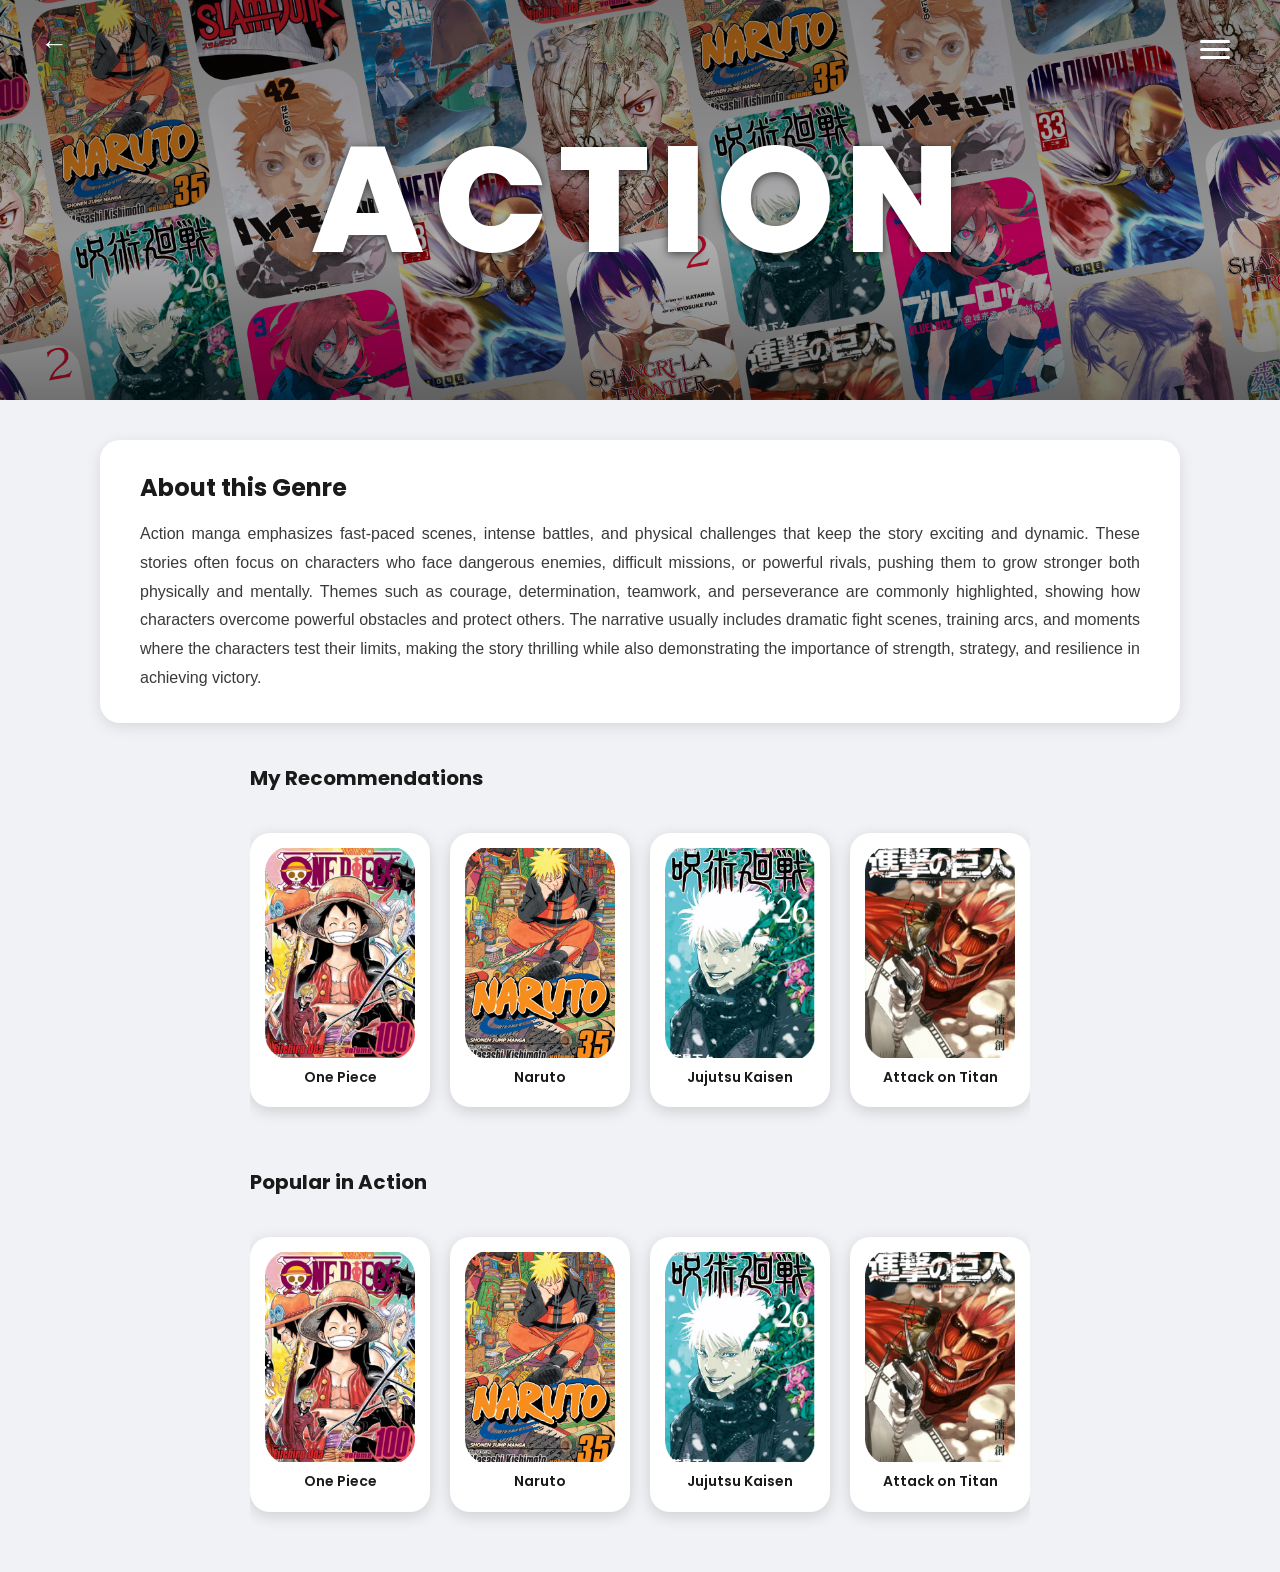
==== action.html @ 6d5a60b9 "first commit" ====
<!DOCTYPE html>
<html lang="en">

<head>
    <meta charset="UTF-8">
    <meta name="viewport" content="width=device-width, initial-scale=1.0">
    <title>Action - My Library</title>
    <link href="https://fonts.googleapis.com/css2?family=Poppins:wght@400;600;700;800&display=swap" rel="stylesheet">
    <link rel="stylesheet" href="style2.css">
</head>

<body>

    <!-- HERO BANNER -->
    <div class="genre-hero">
        <img src="mangacover/manga.png" alt="ACTION Banner">

        <!-- Back arrow - Anchor tag version -->
        <a href="index.html" class="hero-back">&#8592;</a>

        <!-- Hamburger -->
        <button class="hero-menu">
            <span></span>
            <span></span>
            <span></span>
        </button>

        <!-- Title -->
        <div class="hero-title">ACTION</div>
    </div>

    <!-- PAGE BODY -->
    <div class="page-body">

        <!-- About This Genre -->
        <div class="about-box">
            <h2>About this Genre</h2>
            <p>Action manga emphasizes fast-paced scenes, intense battles, and physical challenges that keep the story
                exciting and dynamic. These stories often focus on characters who face dangerous enemies, difficult
                missions, or powerful rivals, pushing them to grow stronger both physically and mentally. Themes such as
                courage, determination, teamwork, and perseverance are commonly highlighted, showing how characters
                overcome powerful obstacles and protect others. The narrative usually includes dramatic fight scenes,
                training arcs, and moments where the characters test their limits, making the story thrilling while also
                demonstrating the importance of strength, strategy, and resilience in achieving victory.</p>
        </div>

        <!-- My Recommendations -->
        <div class="manga-shelf">
            <div class="section-label">My Recommendations</div>
            <div class="manga-scroll-wrapper" id="rec-scroll">
                <div class="manga-row">
                    <div class="manga-card">
                        <img src="mangacover/one piece.png" alt="One Piece">
                        <span class="manga-title">One Piece</span>
                    </div>
                    <div class="manga-card">
                        <img src="mangacover/naruto.png" alt="Naruto">
                        <span class="manga-title">Naruto</span>
                    </div>
                    <div class="manga-card">
                        <img src="mangacover/jjk.png" alt="Jujutsu Kaisen">
                        <span class="manga-title">Jujutsu Kaisen</span>
                    </div>
                    <div class="manga-card">
                        <img src="mangacover/aot.png" alt="Attack on Titan">
                        <span class="manga-title">Attack on Titan</span>
                    </div>
                </div>
            </div>
        </div>

        <!-- Popular in Action -->
        <div class="manga-shelf">
            <div class="section-label">Popular in Action</div>
            <div class="manga-scroll-wrapper" id="pop-scroll">
                <div class="manga-row">
                    <div class="manga-card">
                        <img src="mangacover/one piece.png" alt="One Piece">
                        <span class="manga-title">One Piece</span>
                    </div>
                    <div class="manga-card">
                        <img src="mangacover/naruto.png" alt="Naruto">
                        <span class="manga-title">Naruto</span>
                    </div>
                    <div class="manga-card">
                        <img src="mangacover/jjk.png" alt="Jujutsu Kaisen">
                        <span class="manga-title">Jujutsu Kaisen</span>
                    </div>
                    <div class="manga-card">
                        <img src="mangacover/aot.png" alt="Attack on Titan">
                        <span class="manga-title">Attack on Titan</span>
                    </div>
                </div>
            </div>
        </div>

    </div><!-- end page-body -->
</body>

</html>
---- style2.css ----
/* Reset and Base Styles */
* {
    margin: 0;
    padding: 0;
    box-sizing: border-box;
    font-family: Arial, Helvetica, sans-serif;
}

body {
    margin: 0;
    padding: 0;
    background: #f0f2f5;
    display: flex;
    flex-direction: column;
    min-height: 100vh;
}

/* ── HERO BANNER ── */
.genre-hero {
    position: relative;
    width: 100%;
    height: 400px;
    overflow: hidden;
    margin: 0;
}

.genre-hero img {
    width: 100%;
    height: 100%;
    object-fit: cover;
    object-position: top center;
    display: block;
}

/* dark overlay on hero */
.genre-hero::after {
    content: "";
    position: absolute;
    inset: 0;
    background: linear-gradient(to bottom,
            rgba(0, 0, 0, 0.30) 0%,
            rgba(0, 0, 0, 0.15) 60%,
            rgba(0, 0, 0, 0.45) 100%);
}

/* back arrow - Anchor tag styling */
.hero-back {
    position: absolute;
    top: 30px;
    left: 40px;
    z-index: 3;
    background: none;
    border: none;
    cursor: pointer;
    color: white;
    font-size: 28px;
    font-weight: bold;
    line-height: 1;
    text-decoration: none;
    transition: transform 0.3s ease;
}

.hero-back:hover {
    transform: scale(1.1);
}

/* hamburger */
.hero-menu {
    position: absolute;
    top: 30px;
    right: 40px;
    z-index: 3;
    background: transparent;
    border: none;
    cursor: pointer;
    display: flex;
    flex-direction: column;
    justify-content: center;
    align-items: center;
    gap: 5px;
    padding: 10px;
    transition: transform 0.3s ease;
}

.hero-menu:hover {
    transform: scale(1.1);
}

.hero-menu span {
    width: 30px;
    height: 3px;
    background: white;
    border-radius: 30px;
    display: block;
}

/* ROMANCE title over hero */
.hero-title {
    position: absolute;
    top: 50%;
    left: 50%;
    transform: translate(-50%, -50%);
    text-align: center;
    z-index: 3;
    color: white;
    font-family: 'Poppins', sans-serif;
    font-size: 150px;
    font-weight: 800;
    letter-spacing: 10px;
    text-transform: uppercase;
    text-shadow: 0 2px 8px rgba(0, 0, 0, 0.6);
}

/* ── PAGE BODY ── */
.page-body {
    width: 100%;
    max-width: 1200px;
    margin: 0 auto;
    padding: 40px 60px;
    display: flex;
    flex-direction: column;
    gap: 40px;
    align-items: center;
}

/* ── ABOUT BOX ── */
.about-box {
    background: white;
    border-radius: 20px;
    padding: 30px 40px;
    box-shadow: 0 4px 15px rgba(0, 0, 0, 0.1);
    width: 100%;
}

.about-box h2 {
    font-family: 'Poppins', sans-serif;
    font-size: 24px;
    font-weight: 700;
    margin-bottom: 15px;
    color: #1a1a1a;
}

.about-box p {
    font-size: 16px;
    color: #3a3a3a;
    line-height: 1.8;
    text-align: justify;
}

/* ── SECTION HEADER ── */
.section-label {
    font-family: 'Poppins', sans-serif;
    font-size: 20px;
    font-weight: 700;
    color: #1a1a1a;
    margin-bottom: 20px;
}

/* ── MANGA SHELF ── */
.manga-shelf {
    position: relative;
}

.manga-scroll-wrapper {
    overflow-x: auto;
    scrollbar-width: none;
    padding: 10px 0;
}

.manga-scroll-wrapper::-webkit-scrollbar {
    display: none;
}

.manga-row {
    display: flex;
    gap: 20px;
    padding: 10px 0;
}

/* card box (white pill behind each manga cover) */
.manga-card {
    flex: 0 0 auto;
    width: 180px;
    background: white;
    border-radius: 20px;
    padding: 15px 15px 20px;
    display: flex;
    flex-direction: column;
    align-items: center;
    gap: 10px;
    box-shadow: 0 4px 15px rgba(0, 0, 0, 0.15);
    transition: transform 0.3s ease, box-shadow 0.3s ease;
    cursor: pointer;
}

.manga-card:hover {
    transform: translateY(-10px);
    box-shadow: 0 10px 30px rgba(0, 0, 0, 0.25);
}

.manga-card img {
    width: 150px;
    height: 210px;
    object-fit: cover;
    border-radius: 12px;
}

.manga-card .manga-title {
    font-size: 14px;
    font-family: 'Poppins', sans-serif;
    font-weight: 600;
    color: #1a1a1a;
    text-align: center;
    line-height: 1.4;
    width: 100%;
}
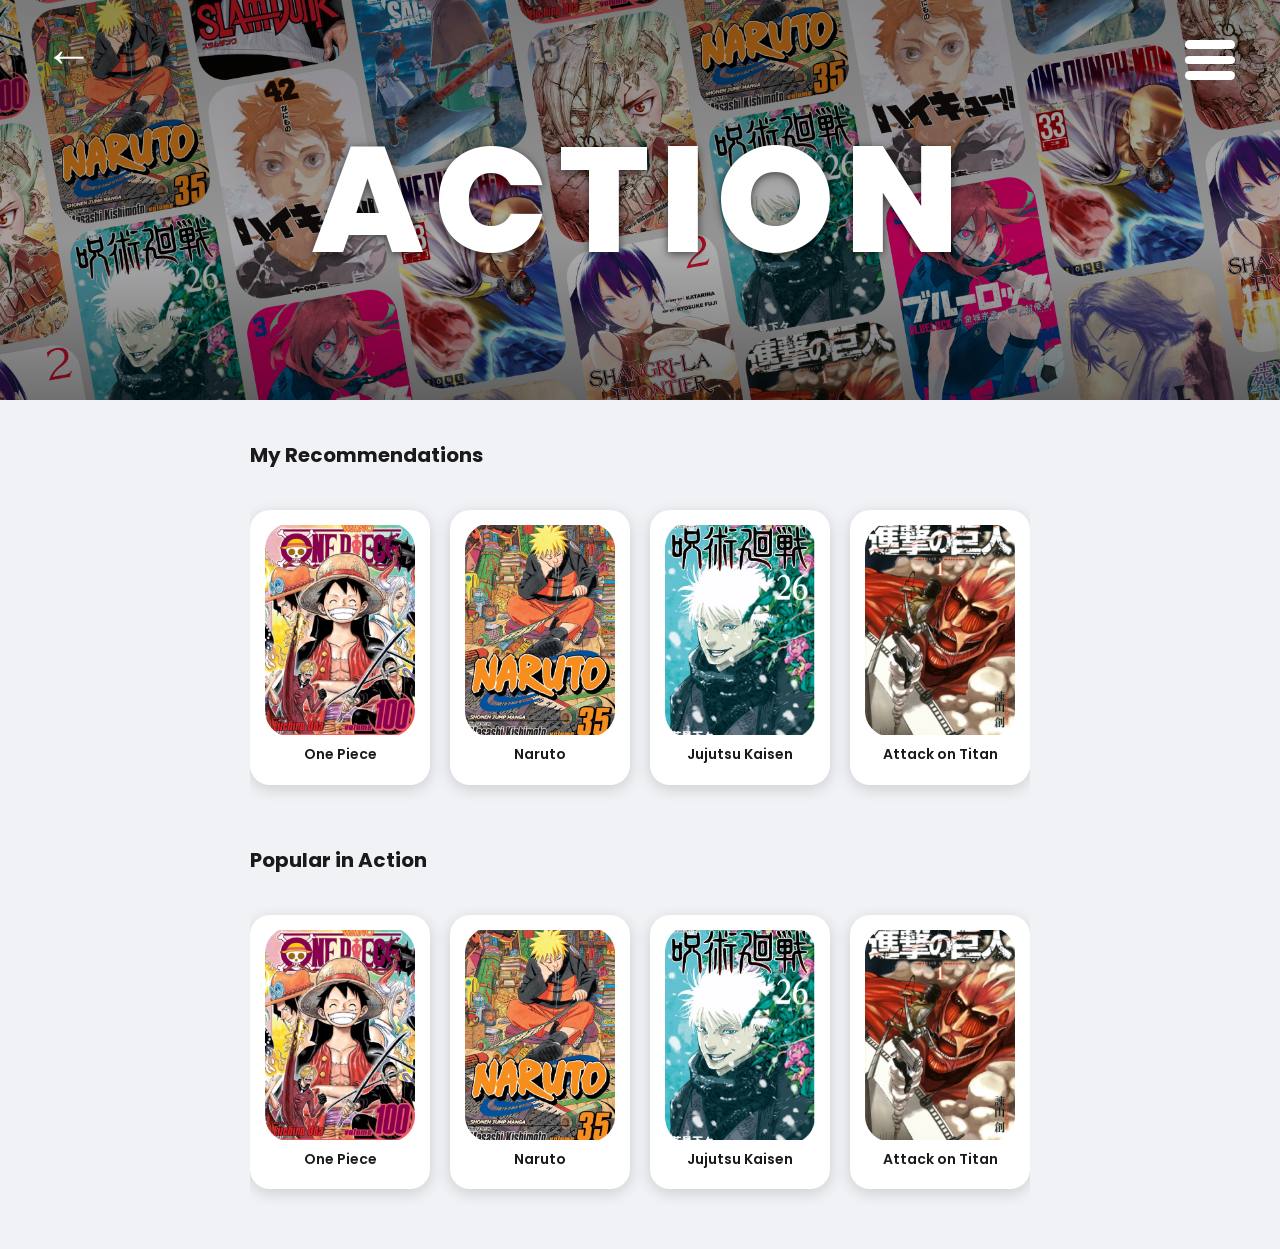
==== commit 45591cce: "gamay na lang" ====
--- a/action.html
+++ b/action.html
@@ -6,24 +6,55 @@
     <meta name="viewport" content="width=device-width, initial-scale=1.0">
     <title>Action - My Library</title>
     <link href="https://fonts.googleapis.com/css2?family=Poppins:wght@400;600;700;800&display=swap" rel="stylesheet">
+    <link rel="stylesheet" href="style.css">
     <link rel="stylesheet" href="style2.css">
 </head>
 
 <body>
+    <!-- 1. Checkbox -->
+    <input type="checkbox" id="menu-toggle">
+
+    <!-- 2. Overlay -->
+    <label for="menu-toggle" class="menu-overlay"></label>
+
+    <!-- 3. Menu Panel -->
+    <div class="menu-panel">
+        <div class="menu-panel-header">
+            <h2>Menu</h2>
+            <label for="menu-toggle" class="menu-close">
+                <span></span>
+                <span></span>
+                <span></span>
+            </label>
+        </div>
+        <a href="index.html" class="menu-item">Home <span class="menu-chevron">›</span></a>
+        <a href="favorites.html" class="menu-item">Favorites <span class="menu-chevron">›</span></a>
+        <a href="mangaStats.html" class="menu-item">Manga Stats <span class="menu-chevron">›</span></a>
+        <a href="#" class="menu-item">About <span class="menu-chevron">›</span></a>
+
+        <div class="menu-divider"></div>
+        <div class="menu-section-label">Genre</div>
+
+        <a href="romance.html" class="menu-item">Romance <span class="menu-chevron">›</span></a>
+        <a href="action.html" class="menu-item">Action <span class="menu-chevron">›</span></a>
+        <a href="sports.html" class="menu-item">Sports <span class="menu-chevron">›</span></a>
+        <a href="seinen.html" class="menu-item">Seinen <span class="menu-chevron">›</span></a>
+        <a href="adventure.html" class="menu-item">Adventure <span class="menu-chevron">›</span></a>
+    </div>
 
     <!-- HERO BANNER -->
     <div class="genre-hero">
         <img src="mangacover/manga.png" alt="ACTION Banner">
 
-        <!-- Back arrow - Anchor tag version -->
+        <!-- Back arrow -->
         <a href="index.html" class="hero-back">&#8592;</a>
 
-        <!-- Hamburger -->
-        <button class="hero-menu">
+        <!-- Hamburger — label triggers checkbox -->
+        <label for="menu-toggle" class="hero-menu">
             <span></span>
             <span></span>
             <span></span>
-        </button>
+        </label>
 
         <!-- Title -->
         <div class="hero-title">ACTION</div>
@@ -32,34 +63,28 @@
     <!-- PAGE BODY -->
     <div class="page-body">
 
-        <!-- About This Genre -->
-        <div class="about-box">
-            <h2>About this Genre</h2>
-            <p>Action manga emphasizes fast-paced scenes, intense battles, and physical challenges that keep the story
-                exciting and dynamic. These stories often focus on characters who face dangerous enemies, difficult
-                missions, or powerful rivals, pushing them to grow stronger both physically and mentally. Themes such as
-                courage, determination, teamwork, and perseverance are commonly highlighted, showing how characters
-                overcome powerful obstacles and protect others. The narrative usually includes dramatic fight scenes,
-                training arcs, and moments where the characters test their limits, making the story thrilling while also
-                demonstrating the importance of strength, strategy, and resilience in achieving victory.</p>
-        </div>
-
         <!-- My Recommendations -->
         <div class="manga-shelf">
             <div class="section-label">My Recommendations</div>
             <div class="manga-scroll-wrapper" id="rec-scroll">
                 <div class="manga-row">
                     <div class="manga-card">
-                        <img src="mangacover/one piece.png" alt="One Piece">
-                        <span class="manga-title">One Piece</span>
+                        <a href="onepiece.html">
+                            <img src="mangacover/one piece.png" alt="One Piece">
+                            <span class="manga-title">One Piece</span>
+                        </a>
                     </div>
                     <div class="manga-card">
-                        <img src="mangacover/naruto.png" alt="Naruto">
-                        <span class="manga-title">Naruto</span>
+                        <a href="naruto.html">
+                            <img src="mangacover/naruto.png" alt="Naruto">
+                            <span class="manga-title">Naruto</span>
+                        </a>
                     </div>
                     <div class="manga-card">
-                        <img src="mangacover/jjk.png" alt="Jujutsu Kaisen">
-                        <span class="manga-title">Jujutsu Kaisen</span>
+                        <a href="jjk.html">
+                            <img src="mangacover/jjk.png" alt="Jujutsu Kaisen">
+                            <span class="manga-title">Jujutsu Kaisen</span>
+                        </a>
                     </div>
                     <div class="manga-card">
                         <img src="mangacover/aot.png" alt="Attack on Titan">
@@ -75,16 +100,22 @@
             <div class="manga-scroll-wrapper" id="pop-scroll">
                 <div class="manga-row">
                     <div class="manga-card">
-                        <img src="mangacover/one piece.png" alt="One Piece">
-                        <span class="manga-title">One Piece</span>
+                        <a href="onepiece.html">
+                            <img src="mangacover/one piece.png" alt="One Piece">
+                            <span class="manga-title">One Piece</span>
+                        </a>
                     </div>
                     <div class="manga-card">
-                        <img src="mangacover/naruto.png" alt="Naruto">
-                        <span class="manga-title">Naruto</span>
+                        <a href="naruto.html">
+                            <img src="mangacover/naruto.png" alt="Naruto">
+                            <span class="manga-title">Naruto</span>
+                        </a>
                     </div>
                     <div class="manga-card">
-                        <img src="mangacover/jjk.png" alt="Jujutsu Kaisen">
-                        <span class="manga-title">Jujutsu Kaisen</span>
+                        <a href="jjk.html">
+                            <img src="mangacover/jjk.png" alt="Jujutsu Kaisen">
+                            <span class="manga-title">Jujutsu Kaisen</span>
+                        </a>
                     </div>
                     <div class="manga-card">
                         <img src="mangacover/aot.png" alt="Attack on Titan">
--- a/style.css
+++ b/style.css
@@ -0,0 +1,417 @@
+/* ============================================================
+   RESET & BASE
+   Normalizes browser defaults and sets the global font/layout
+============================================================ */
+@import url('https://fonts.googleapis.com/css2?family=Poppins:wght@400;600;700&display=swap');
+
+* {
+    margin: 0;
+    padding: 0;
+    box-sizing: border-box;
+    font-family: 'Poppins', Arial, Helvetica, sans-serif;
+}
+
+body {
+    margin: 0;
+    padding: 0;
+    background: #f0f2f5;
+    display: flex;
+    flex-direction: column;
+    min-height: 100vh;
+    align-items: center;
+}
+
+
+/* ============================================================
+   HAMBURGER MENU SYSTEM — CHECKBOX TOGGLE
+   Must appear before overlay/panel in CSS since HTML places
+   #menu-toggle before .menu-overlay and .menu-panel
+============================================================ */
+
+/* Hidden checkbox — the actual toggle state holder */
+#menu-toggle {
+    display: none;
+}
+
+
+/* ============================================================
+   MENU OVERLAY
+   Dimmed backdrop behind the slide-in panel; click to close
+============================================================ */
+.menu-overlay {
+    position: fixed;
+    inset: 0;
+    background: rgba(0, 0, 0, 0.45);
+    z-index: 100;
+    opacity: 0;
+    pointer-events: none;
+    transition: opacity 0.35s ease;
+    cursor: pointer;
+}
+
+/* Show overlay when checkbox is checked */
+#menu-toggle:checked~.menu-overlay {
+    opacity: 1;
+    pointer-events: all;
+}
+
+
+/* ============================================================
+   MENU PANEL
+   Slide-in drawer from the right side of the screen
+============================================================ */
+.menu-panel {
+    position: fixed;
+    top: 0;
+    right: 0;
+    width: 260px;
+    height: 100%;
+    background: #ececec;
+    z-index: 101;
+    transform: translateX(100%);
+    /* hidden off-screen to the right */
+    transition: transform 0.35s cubic-bezier(0.4, 0, 0.2, 1);
+    display: flex;
+    flex-direction: column;
+    overflow-y: auto;
+}
+
+/* Slide panel in when checkbox is checked */
+#menu-toggle:checked~.menu-panel {
+    transform: translateX(0);
+}
+
+/* ── Panel Header ───────────────────────────────────────── */
+.menu-panel-header {
+    display: flex;
+    align-items: center;
+    justify-content: space-between;
+    padding: 24px 24px 20px;
+}
+
+.menu-panel-header h2 {
+    font-family: 'Poppins', sans-serif;
+    font-size: 22px;
+    font-weight: 700;
+    color: #1a1a1a;
+}
+
+/* ── Close Button (X icon) ──────────────────────────────── */
+.menu-close {
+    cursor: pointer;
+    display: flex;
+    flex-direction: column;
+    gap: 5px;
+    padding: 6px;
+}
+
+/* Three lines that animate into an X when menu is open */
+.menu-close span {
+    width: 26px;
+    height: 3px;
+    background: #1a1a1a;
+    border-radius: 30px;
+    display: block;
+    transition: transform 0.3s ease, opacity 0.3s ease;
+    transform-origin: center;
+}
+
+/* Top line rotates to form the first diagonal of X */
+#menu-toggle:checked~.menu-panel .menu-close span:nth-child(1) {
+    transform: translateY(8px) rotate(45deg);
+}
+
+/* Middle line fades out */
+#menu-toggle:checked~.menu-panel .menu-close span:nth-child(2) {
+    opacity: 0;
+}
+
+/* Bottom line rotates to form the second diagonal of X */
+#menu-toggle:checked~.menu-panel .menu-close span:nth-child(3) {
+    transform: translateY(-8px) rotate(-45deg);
+}
+
+/* ── Menu Items ─────────────────────────────────────────── */
+
+/* Individual nav link row */
+.menu-item {
+    display: flex;
+    align-items: center;
+    justify-content: space-between;
+    padding: 14px 24px;
+    font-family: 'Poppins', sans-serif;
+    font-size: 16px;
+    font-weight: 600;
+    color: #1a1a1a;
+    text-decoration: none;
+    transition: background 0.2s ease;
+    border-radius: 10px;
+    margin: 0 8px;
+}
+
+.menu-item:hover {
+    background: rgba(0, 0, 0, 0.06);
+}
+
+/* Right-side › arrow on each menu item */
+.menu-chevron {
+    font-size: 20px;
+    color: #555;
+}
+
+/* ── Menu Divider & Section Label ───────────────────────── */
+
+/* Thin horizontal rule between nav groups */
+.menu-divider {
+    height: 1px;
+    background: rgba(0, 0, 0, 0.1);
+    margin: 8px 24px;
+}
+
+/* Section label (e.g. "Genre") */
+.menu-section-label {
+    font-family: 'Poppins', sans-serif;
+    font-size: 13px;
+    font-weight: 700;
+    color: #888;
+    text-transform: uppercase;
+    letter-spacing: 1px;
+    padding: 18px 24px 8px;
+}
+
+
+/* ============================================================
+   HEADER
+   Full-width dark gradient bar with title, hamburger, search
+============================================================ */
+.app-header {
+    width: 100%;
+    background: linear-gradient(to right, #2c2c2c, #4a4a4a);
+    padding: 30px 50px;
+    display: flex;
+    flex-direction: column;
+    gap: 25px;
+    box-shadow: 0 4px 15px rgba(0, 0, 0, 0.2);
+    margin: 0;
+}
+
+.header-top {
+    display: flex;
+    justify-content: space-between;
+    align-items: center;
+    gap: 20px;
+    padding: 0 40px;
+}
+
+/* App title */
+.app-header h1 {
+    color: white;
+    font-family: 'Poppins', sans-serif;
+    font-size: 40px;
+    font-weight: 600;
+    text-transform: uppercase;
+    letter-spacing: 2px;
+    text-shadow: 2px 2px 4px rgba(0, 0, 0, 0.5);
+}
+
+/* ── Hamburger Button ───────────────────────────────────── */
+.menu {
+    width: 60px;
+    height: 60px;
+    padding: 10px;
+    background: transparent;
+    border: none;
+    color: white;
+    display: flex;
+    flex-direction: column;
+    justify-content: center;
+    align-items: center;
+    gap: 7px;
+    cursor: pointer;
+    font-size: 30px;
+    transition: transform 0.3s ease;
+}
+
+.menu:hover {
+    transform: scale(1.1);
+    color: #ffcc00;
+}
+
+/* Hamburger lines */
+.menu span {
+    width: 50px;
+    height: 10px;
+    background: white;
+    border-radius: 30px;
+    transition: background 0.3s ease;
+}
+
+.menu:hover span {
+    background: #ffcc00;
+}
+
+/* ── Search Box ─────────────────────────────────────────── */
+.search-box {
+    width: 100%;
+    max-width: 2000px;
+    margin: 0 auto;
+}
+
+.search-box input {
+    width: 100%;
+    padding: 18px 30px;
+    border-radius: 30px;
+    border: none;
+    outline: none;
+    background: #dcdcdc;
+    font-size: 18px;
+}
+
+
+/* ============================================================
+   GENRE CARDS CONTAINER
+   Wraps all genre cards in a centered column layout
+============================================================ */
+.genres {
+    width: 100%;
+    max-width: 1200px;
+    display: flex;
+    flex-direction: column;
+    gap: 40px;
+    padding: 40px 20px;
+}
+
+
+/* ============================================================
+   GENRE CARD
+   Individual clickable banner card with image and label
+============================================================ */
+.genre-card {
+    position: relative;
+    height: 350px;
+    width: 100%;
+    border-radius: 25px;
+    overflow: hidden;
+    cursor: pointer;
+    padding: 0;
+    display: block;
+    text-decoration: none;
+    color: inherit;
+    box-shadow: 0 10px 25px rgba(0, 0, 0, 0.25);
+    transition: transform 0.3s ease, box-shadow 0.3s ease;
+}
+
+/* Hover lift effect */
+.genre-card:hover {
+    transform: translateY(-5px);
+    box-shadow: 0 15px 35px rgba(0, 0, 0, 0.3);
+}
+
+/* Click/tap press effect */
+.genre-card:active {
+    transform: scale(0.99);
+}
+
+/* Banner image fills the card */
+.genre-card img {
+    width: 100%;
+    height: 100%;
+    object-fit: cover;
+}
+
+/* Dark gradient overlay — left-heavy so the label stays readable */
+.genre-card::after {
+    content: "";
+    position: absolute;
+    inset: 0;
+    background: linear-gradient(to right, rgba(0, 0, 0, 0.75), rgba(0, 0, 0, 0.1));
+    z-index: 1;
+}
+
+/* ── Genre Label ────────────────────────────────────────── */
+/* e.g. "Romance", "Action" — sits on the left side */
+.genre-card span {
+    position: absolute;
+    left: 50px;
+    top: 50%;
+    transform: translateY(-50%);
+    color: white;
+    font-size: 80px;
+    font-weight: 600;
+    font-family: 'Poppins', sans-serif;
+    letter-spacing: 2px;
+    z-index: 2;
+}
+
+/* ── Chevron Arrow ──────────────────────────────────────── */
+/* Right-side › arrow indicator */
+.chevron {
+    position: absolute;
+    right: 50px;
+    top: 50%;
+    transform: translateY(-50%);
+    color: white;
+    font-size: 40px;
+    font-weight: bold;
+    z-index: 2;
+    transition: opacity 0.4s ease;
+}
+
+/* Hide chevron when info panel slides in */
+.genre-card:hover .chevron {
+    opacity: 0;
+}
+
+
+/* ============================================================
+   GENRE CARD — HOVER INFO PANEL
+   Dark panel slides in from the right, covers half the card,
+   reveals a title and justified genre description
+============================================================ */
+.genre-info {
+    position: absolute;
+    top: 0;
+    right: 0;
+    width: 50%;
+    height: 100%;
+    background: rgba(0, 0, 0, 0.82);
+    z-index: 3;
+    display: flex;
+    flex-direction: column;
+    justify-content: center;
+    padding: 40px 45px;
+    gap: 16px;
+
+    /* Gradient: transparent on left edge → dark on right, blends into the card */
+    background: linear-gradient(to right, transparent, rgba(0, 0, 0, 0.438) 30%, rgba(0, 0, 0, 0.798));
+
+    /* Start hidden — clipped off to the right */
+    transform: translateX(100%);
+    transition: transform 0.4s cubic-bezier(0.4, 0, 0.2, 1);
+}
+
+/* Slide panel in on card hover */
+.genre-card:hover .genre-info {
+    transform: translateX(0);
+}
+
+/* Genre title inside the hover panel */
+.genre-info h3 {
+    font-family: 'Poppins', sans-serif;
+    font-size: 28px;
+    font-weight: 700;
+    color: #ffffff;
+    letter-spacing: 1px;
+    border-bottom: 2px solid rgba(255, 255, 255, 0.25);
+    padding-bottom: 12px;
+}
+
+/* Description text — justified alignment */
+.genre-info p {
+    font-family: 'Poppins', sans-serif;
+    font-size: 15px;
+    font-weight: 400;
+    color: rgba(255, 255, 255, 0.88);
+    line-height: 1.75;
+    text-align: justify;
+}
--- a/style2.css
+++ b/style2.css
@@ -1,4 +1,3 @@
-/* Reset and Base Styles */
 * {
     margin: 0;
     padding: 0;
@@ -15,6 +14,8 @@
     min-height: 100vh;
 }
 
+
+
 /* ── HERO BANNER ── */
 .genre-hero {
     position: relative;
@@ -47,13 +48,13 @@
 .hero-back {
     position: absolute;
     top: 30px;
-    left: 40px;
+    left: 44px;
     z-index: 3;
     background: none;
     border: none;
     cursor: pointer;
     color: white;
-    font-size: 28px;
+    font-size: 50px;
     font-weight: bold;
     line-height: 1;
     text-decoration: none;
@@ -64,12 +65,15 @@
     transform: scale(1.1);
 }
 
-/* hamburger */
+/* ── HAMBURGER BUTTON (matches index style) ── */
 .hero-menu {
     position: absolute;
     top: 30px;
     right: 40px;
     z-index: 3;
+    width: 60px;
+    height: 60px;
+    padding: 10px;
     background: transparent;
     border: none;
     cursor: pointer;
@@ -77,8 +81,7 @@
     flex-direction: column;
     justify-content: center;
     align-items: center;
-    gap: 5px;
-    padding: 10px;
+    gap: 7px;
     transition: transform 0.3s ease;
 }
 
@@ -87,11 +90,16 @@
 }
 
 .hero-menu span {
-    width: 30px;
-    height: 3px;
+    width: 50px;
+    height: 10px;
     background: white;
     border-radius: 30px;
     display: block;
+    transition: background 0.3s ease;
+}
+
+.hero-menu:hover span {
+    background: #ffcc00;
 }
 
 /* ROMANCE title over hero */
@@ -193,6 +201,15 @@
     cursor: pointer;
 }
 
+.manga-card a {
+    text-decoration: none;
+    display: flex;
+    flex-direction: column;
+    align-items: center;
+    gap: 10px;
+    width: 100%;
+}
+
 .manga-card:hover {
     transform: translateY(-10px);
     box-shadow: 0 10px 30px rgba(0, 0, 0, 0.25);
@@ -213,4 +230,5 @@
     text-align: center;
     line-height: 1.4;
     width: 100%;
+
 }
